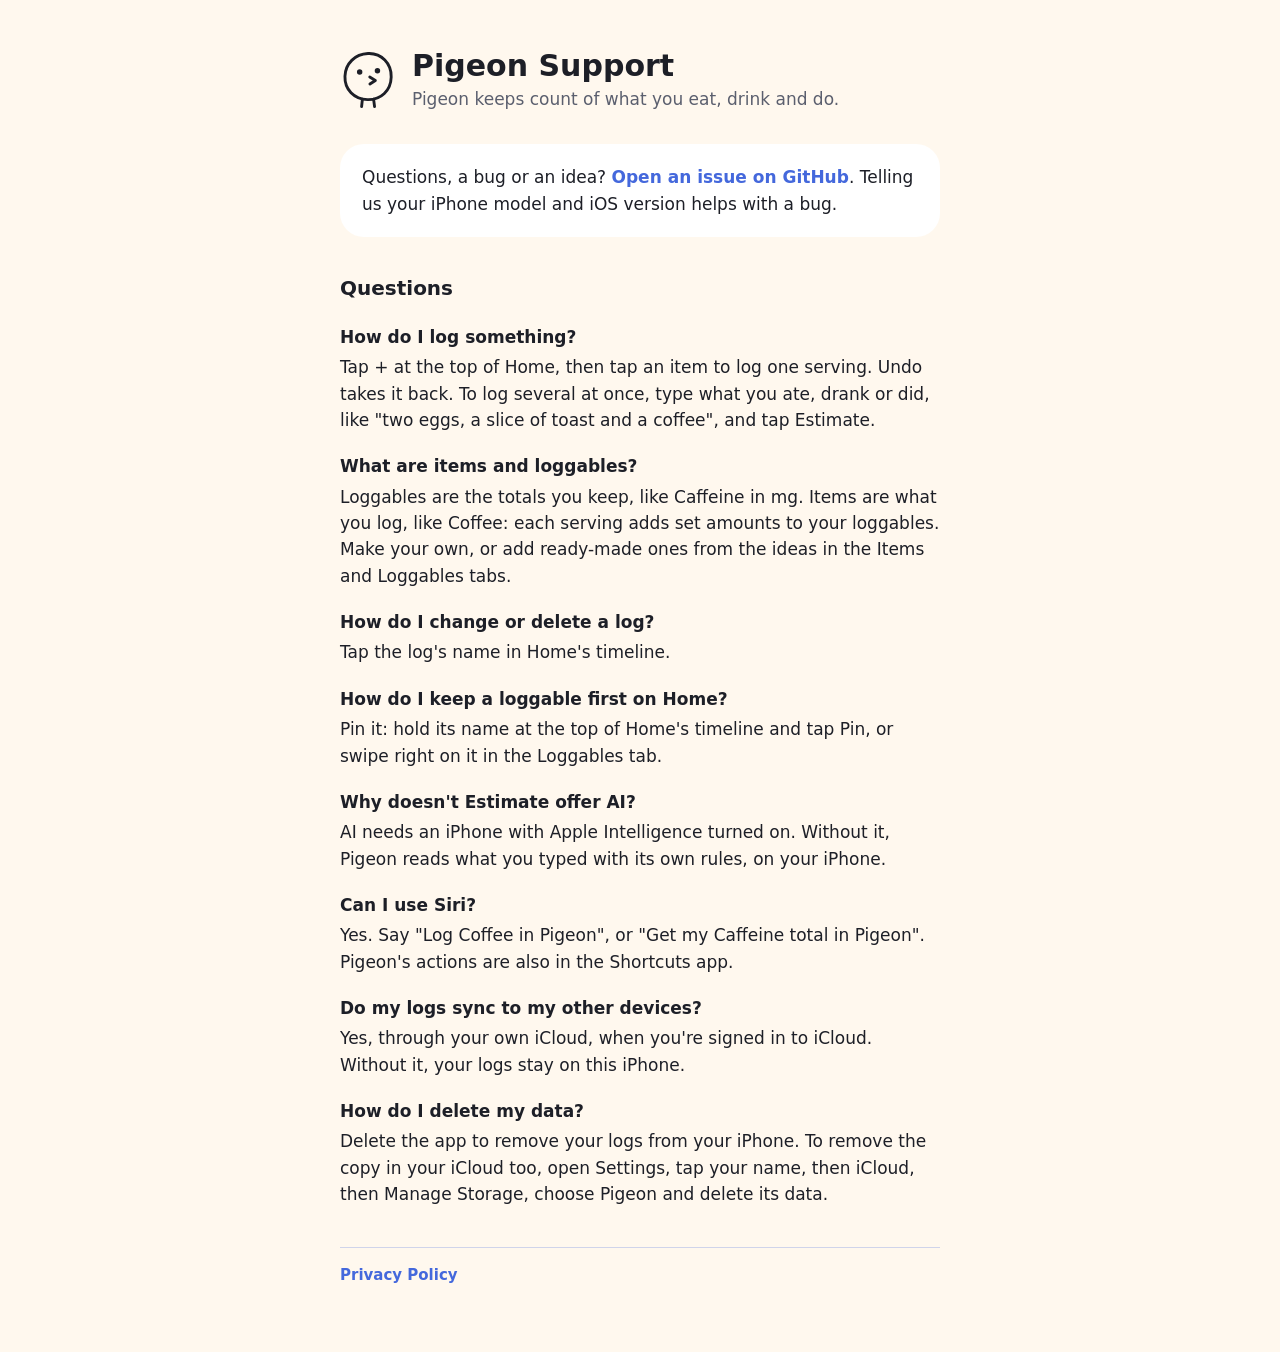
==== index.html @ 57b109ea "Support page and privacy policy for Pigeon, served by GitHub Pages Co-Authored-By: Claude Opus 5.5 <" ====
<!doctype html>
<html lang="en">
<head>
  <meta charset="utf-8">
  <meta name="viewport" content="width=device-width, initial-scale=1">
  <title>Pigeon Support</title>
  <meta name="description" content="Help and contact for Pigeon, the iPhone app that keeps count of what you eat, drink and do.">
  <link rel="stylesheet" href="style.css">
</head>
<body>
<main>
  <header>
    <svg viewBox="0 0 700 725" aria-hidden="true">
      <g fill="none" stroke="currentColor" stroke-width="36" stroke-linecap="round" stroke-linejoin="round">
        <path d="M350 32 C520 24 644 158 640 324 C636 492 514 612 344 608 C176 604 56 480 62 316 C68 156 186 40 350 32 Z"/>
        <path d="M280 602 L270 695 M420 602 L432 695"/>
        <path d="M372 326 L442 368 L374 412"/>
        <circle cx="246" cy="262" r="34" fill="currentColor" stroke="none"/>
        <circle cx="468" cy="246" r="34" fill="currentColor" stroke="none"/>
      </g>
    </svg>
    <div>
      <h1>Pigeon Support</h1>
      <p>Pigeon keeps count of what you eat, drink and do.</p>
    </div>
  </header>

  <div class="card">
    <p>Questions, a bug or an idea? <a href="https://github.com/orangehour/pigeon/issues/new">Open an issue on GitHub</a>. Telling us your iPhone model and iOS version helps with a bug.</p>
  </div>

  <h2>Questions</h2>

  <h3>How do I log something?</h3>
  <p>Tap + at the top of Home, then tap an item to log one serving. Undo takes it back. To log several at once, type what you ate, drank or did, like "two eggs, a slice of toast and a coffee", and tap Estimate.</p>

  <h3>What are items and loggables?</h3>
  <p>Loggables are the totals you keep, like Caffeine in mg. Items are what you log, like Coffee: each serving adds set amounts to your loggables. Make your own, or add ready-made ones from the ideas in the Items and Loggables tabs.</p>

  <h3>How do I change or delete a log?</h3>
  <p>Tap the log's name in Home's timeline.</p>

  <h3>How do I keep a loggable first on Home?</h3>
  <p>Pin it: hold its name at the top of Home's timeline and tap Pin, or swipe right on it in the Loggables tab.</p>

  <h3>Why doesn't Estimate offer AI?</h3>
  <p>AI needs an iPhone with Apple Intelligence turned on. Without it, Pigeon reads what you typed with its own rules, on your iPhone.</p>

  <h3>Can I use Siri?</h3>
  <p>Yes. Say "Log Coffee in Pigeon", or "Get my Caffeine total in Pigeon". Pigeon's actions are also in the Shortcuts app.</p>

  <h3>Do my logs sync to my other devices?</h3>
  <p>Yes, through your own iCloud, when you're signed in to iCloud. Without it, your logs stay on this iPhone.</p>

  <h3>How do I delete my data?</h3>
  <p>Delete the app to remove your logs from your iPhone. To remove the copy in your iCloud too, open Settings, tap your name, then iCloud, then Manage Storage, choose Pigeon and delete its data.</p>

  <footer>
    <a href="privacy.html">Privacy Policy</a>
  </footer>
</main>
</body>
</html>
---- style.css ----
:root {
  color-scheme: light dark;
  --page: #fff8ee;
  --card: #ffffff;
  --text: #1d1f27;
  --muted: #5b5f6e;
  --accent: #4468dc;
  --line: rgba(68, 104, 220, 0.25);
}

@media (prefers-color-scheme: dark) {
  :root {
    --page: #12141c;
    --card: #232738;
    --text: #eceef5;
    --muted: #a9adbd;
    --accent: #9db4ff;
    --line: rgba(157, 180, 255, 0.25);
  }
}

* {
  box-sizing: border-box;
}

body {
  margin: 0;
  background: var(--page);
  color: var(--text);
  font: 17px/1.55 ui-rounded, -apple-system, "SF Pro Rounded", system-ui, sans-serif;
}

main {
  max-width: 640px;
  margin: 0 auto;
  padding: 48px 20px 64px;
}

header {
  display: flex;
  align-items: center;
  gap: 16px;
  margin-bottom: 32px;
}

header svg {
  width: 56px;
  height: 58px;
  flex: none;
}

h1 {
  margin: 0;
  font-size: 30px;
  line-height: 1.2;
}

header p {
  margin: 2px 0 0;
  color: var(--muted);
}

h2 {
  margin: 36px 0 8px;
  font-size: 20px;
}

h3 {
  margin: 20px 0 4px;
  font-size: 17px;
}

p,
ul {
  margin: 0 0 12px;
}

ul {
  padding-left: 22px;
}

a {
  color: var(--accent);
  font-weight: 600;
  text-decoration: none;
}

a:hover {
  text-decoration: underline;
}

.card {
  background: var(--card);
  border-radius: 24px;
  padding: 20px 22px;
  margin: 0 0 16px;
}

.card p:last-child,
.card ul:last-child {
  margin-bottom: 0;
}

.muted {
  color: var(--muted);
}

footer {
  margin-top: 40px;
  padding-top: 16px;
  border-top: 1px solid var(--line);
  color: var(--muted);
  font-size: 15px;
}
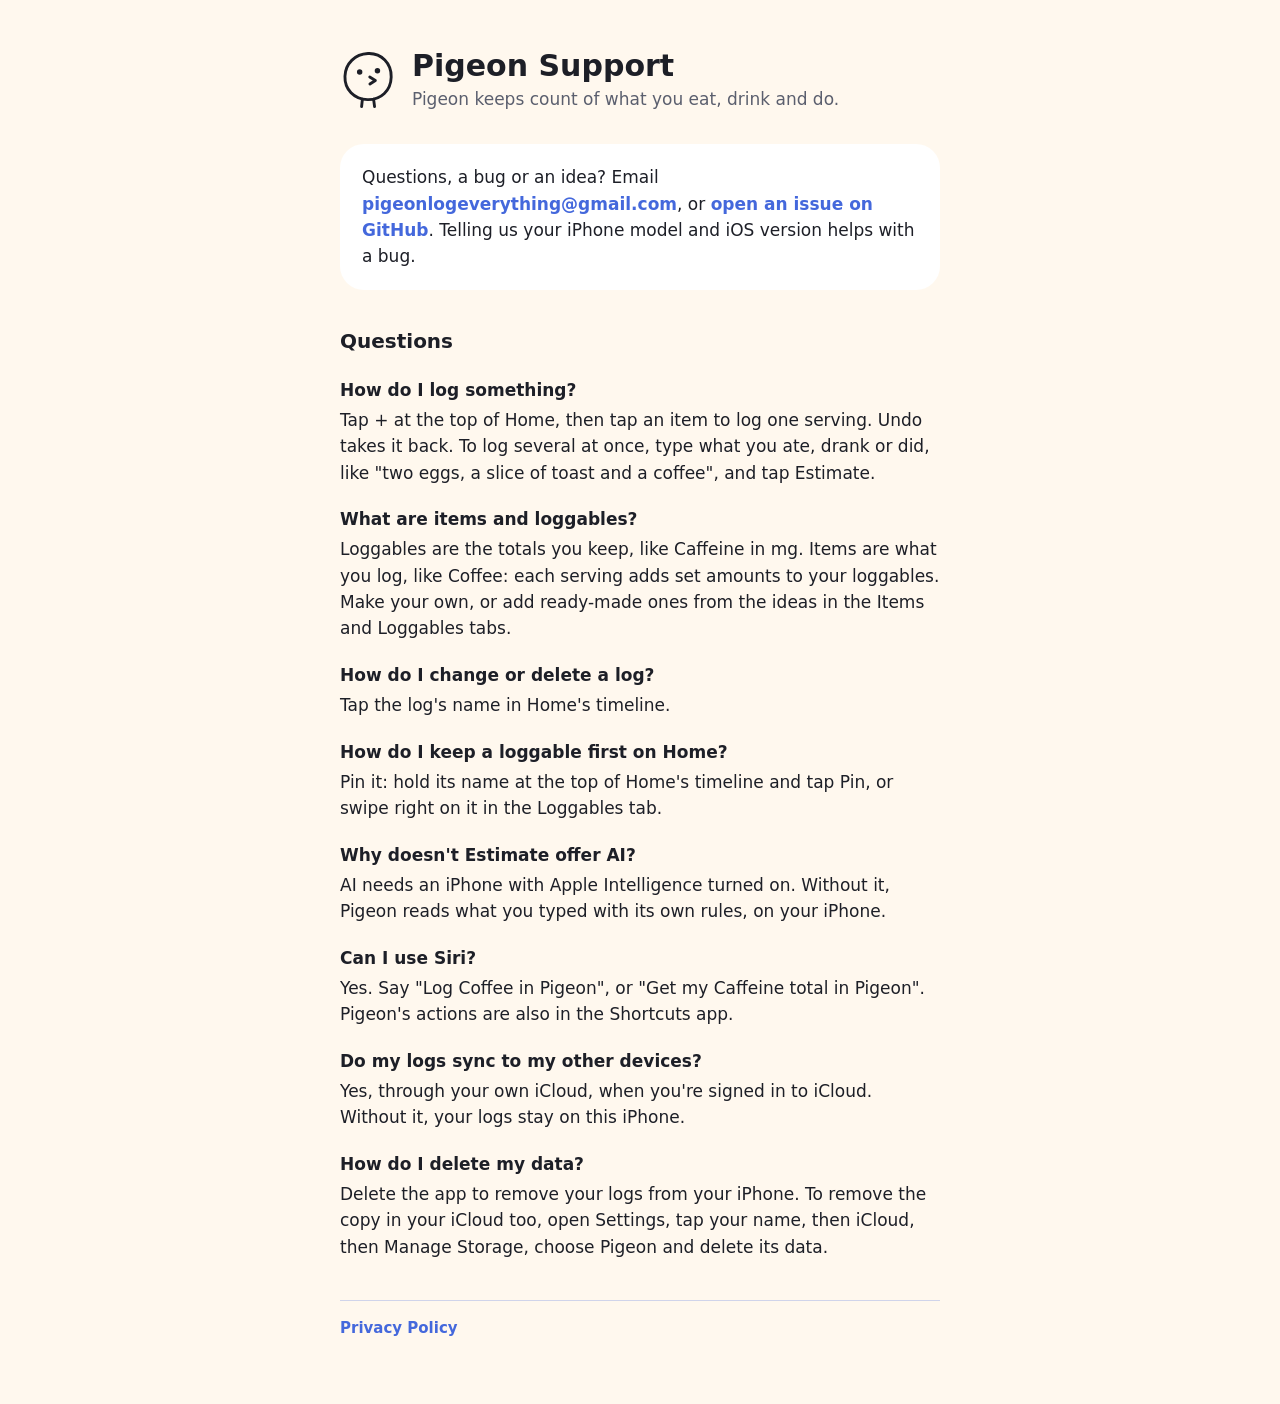
==== commit f9a75d6e: "Contact by email, pigeonlogeverything@gmail.com, or a GitHub issue Co-Authored-By: Claude Opus 5.5 <" ====
--- a/index.html
+++ b/index.html
@@ -26,7 +26,7 @@
   </header>
 
   <div class="card">
-    <p>Questions, a bug or an idea? <a href="https://github.com/orangehour/pigeon/issues/new">Open an issue on GitHub</a>. Telling us your iPhone model and iOS version helps with a bug.</p>
+    <p>Questions, a bug or an idea? Email <a href="mailto:pigeonlogeverything@gmail.com">pigeonlogeverything@gmail.com</a>, or <a href="https://github.com/orangehour/pigeon/issues/new">open an issue on GitHub</a>. Telling us your iPhone model and iOS version helps with a bug.</p>
   </div>
 
   <h2>Questions</h2>
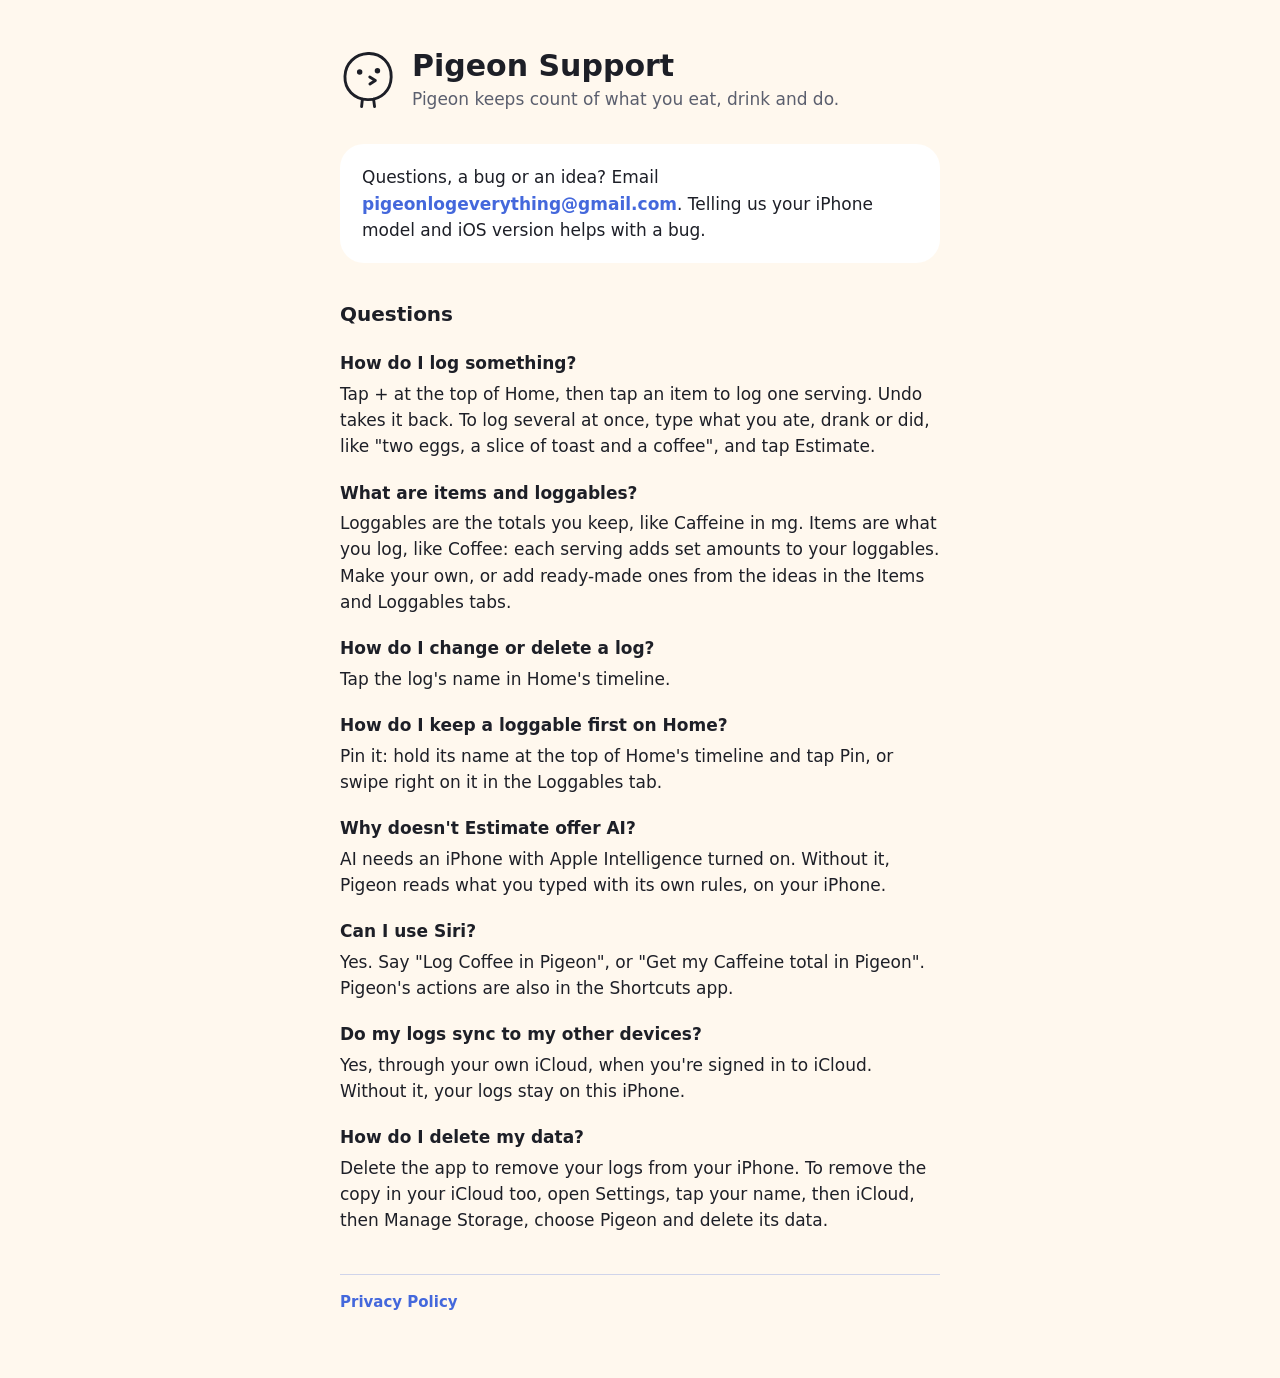
==== commit fec002ed: "Contact by email only, no GitHub issues Co-Authored-By: Claude Opus 5.5 <noreply@anthropic.com>" ====
--- a/index.html
+++ b/index.html
@@ -26,7 +26,7 @@
   </header>
 
   <div class="card">
-    <p>Questions, a bug or an idea? Email <a href="mailto:pigeonlogeverything@gmail.com">pigeonlogeverything@gmail.com</a>, or <a href="https://github.com/orangehour/pigeon/issues/new">open an issue on GitHub</a>. Telling us your iPhone model and iOS version helps with a bug.</p>
+    <p>Questions, a bug or an idea? Email <a href="mailto:pigeonlogeverything@gmail.com">pigeonlogeverything@gmail.com</a>. Telling us your iPhone model and iOS version helps with a bug.</p>
   </div>
 
   <h2>Questions</h2>
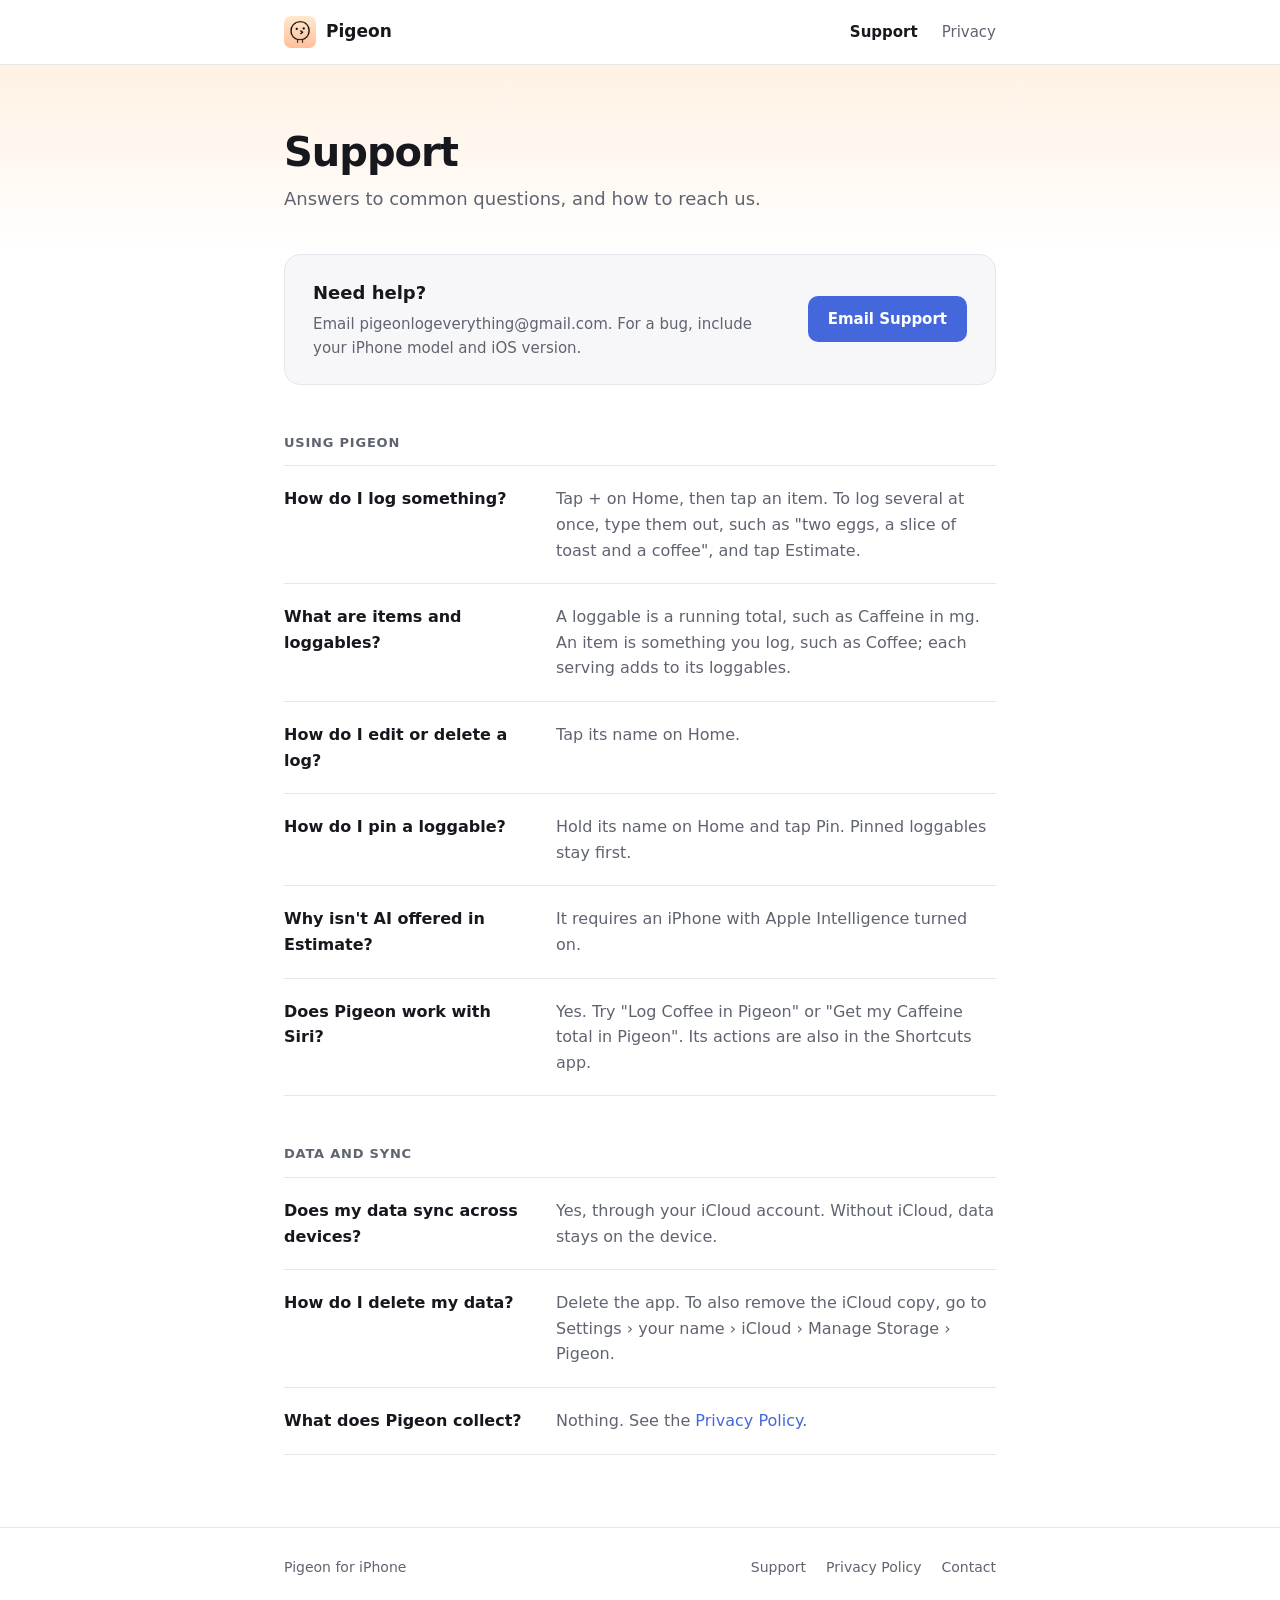
==== commit e595e7f6: "A cleaner design: a top bar with the app icon, a title band, the answers and policy in a two-column " ====
--- a/index.html
+++ b/index.html
@@ -3,61 +3,93 @@
 <head>
   <meta charset="utf-8">
   <meta name="viewport" content="width=device-width, initial-scale=1">
-  <title>Pigeon Support</title>
-  <meta name="description" content="Help and contact for Pigeon, the iPhone app that keeps count of what you eat, drink and do.">
+  <title>Support · Pigeon</title>
+  <meta name="description" content="Help and contact for Pigeon for iPhone.">
+  <link rel="icon" href="icon.png">
+  <link rel="apple-touch-icon" href="icon.png">
   <link rel="stylesheet" href="style.css">
 </head>
 <body>
-<main>
-  <header>
-    <svg viewBox="0 0 700 725" aria-hidden="true">
-      <g fill="none" stroke="currentColor" stroke-width="36" stroke-linecap="round" stroke-linejoin="round">
-        <path d="M350 32 C520 24 644 158 640 324 C636 492 514 612 344 608 C176 604 56 480 62 316 C68 156 186 40 350 32 Z"/>
-        <path d="M280 602 L270 695 M420 602 L432 695"/>
-        <path d="M372 326 L442 368 L374 412"/>
-        <circle cx="246" cy="262" r="34" fill="currentColor" stroke="none"/>
-        <circle cx="468" cy="246" r="34" fill="currentColor" stroke="none"/>
-      </g>
-    </svg>
+<header class="bar">
+  <div class="wrap">
+    <a class="brand" href="./"><img src="icon.png" alt="">Pigeon</a>
+    <nav>
+      <a href="./" aria-current="page">Support</a>
+      <a href="privacy.html">Privacy</a>
+    </nav>
+  </div>
+</header>
+
+<section class="hero">
+  <div class="wrap">
+    <h1>Support</h1>
+    <p class="lede">Answers to common questions, and how to reach us.</p>
+  </div>
+</section>
+
+<main class="wrap">
+  <div class="contact">
     <div>
-      <h1>Pigeon Support</h1>
-      <p>Pigeon keeps count of what you eat, drink and do.</p>
+      <h3>Need help?</h3>
+      <p>Email pigeonlogeverything@gmail.com. For a bug, include your iPhone model and iOS version.</p>
     </div>
-  </header>
-
-  <div class="card">
-    <p>Questions, a bug or an idea? Email <a href="mailto:pigeonlogeverything@gmail.com">pigeonlogeverything@gmail.com</a>. Telling us your iPhone model and iOS version helps with a bug.</p>
+    <a class="button" href="mailto:pigeonlogeverything@gmail.com">Email Support</a>
   </div>
 
-  <h2>Questions</h2>
+  <h2>Using Pigeon</h2>
+  <div class="list">
+    <div>
+      <h3>How do I log something?</h3>
+      <p>Tap + on Home, then tap an item. To log several at once, type them out, such as "two eggs, a slice of toast and a coffee", and tap Estimate.</p>
+    </div>
+    <div>
+      <h3>What are items and loggables?</h3>
+      <p>A loggable is a running total, such as Caffeine in mg. An item is something you log, such as Coffee; each serving adds to its loggables.</p>
+    </div>
+    <div>
+      <h3>How do I edit or delete a log?</h3>
+      <p>Tap its name on Home.</p>
+    </div>
+    <div>
+      <h3>How do I pin a loggable?</h3>
+      <p>Hold its name on Home and tap Pin. Pinned loggables stay first.</p>
+    </div>
+    <div>
+      <h3>Why isn't AI offered in Estimate?</h3>
+      <p>It requires an iPhone with Apple Intelligence turned on.</p>
+    </div>
+    <div>
+      <h3>Does Pigeon work with Siri?</h3>
+      <p>Yes. Try "Log Coffee in Pigeon" or "Get my Caffeine total in Pigeon". Its actions are also in the Shortcuts app.</p>
+    </div>
+  </div>
 
-  <h3>How do I log something?</h3>
-  <p>Tap + at the top of Home, then tap an item to log one serving. Undo takes it back. To log several at once, type what you ate, drank or did, like "two eggs, a slice of toast and a coffee", and tap Estimate.</p>
+  <h2>Data and Sync</h2>
+  <div class="list">
+    <div>
+      <h3>Does my data sync across devices?</h3>
+      <p>Yes, through your iCloud account. Without iCloud, data stays on the device.</p>
+    </div>
+    <div>
+      <h3>How do I delete my data?</h3>
+      <p>Delete the app. To also remove the iCloud copy, go to Settings › your name › iCloud › Manage Storage › Pigeon.</p>
+    </div>
+    <div>
+      <h3>What does Pigeon collect?</h3>
+      <p>Nothing. See the <a href="privacy.html">Privacy Policy</a>.</p>
+    </div>
+  </div>
+</main>
 
-  <h3>What are items and loggables?</h3>
-  <p>Loggables are the totals you keep, like Caffeine in mg. Items are what you log, like Coffee: each serving adds set amounts to your loggables. Make your own, or add ready-made ones from the ideas in the Items and Loggables tabs.</p>
-
-  <h3>How do I change or delete a log?</h3>
-  <p>Tap the log's name in Home's timeline.</p>
-
-  <h3>How do I keep a loggable first on Home?</h3>
-  <p>Pin it: hold its name at the top of Home's timeline and tap Pin, or swipe right on it in the Loggables tab.</p>
-
-  <h3>Why doesn't Estimate offer AI?</h3>
-  <p>AI needs an iPhone with Apple Intelligence turned on. Without it, Pigeon reads what you typed with its own rules, on your iPhone.</p>
-
-  <h3>Can I use Siri?</h3>
-  <p>Yes. Say "Log Coffee in Pigeon", or "Get my Caffeine total in Pigeon". Pigeon's actions are also in the Shortcuts app.</p>
-
-  <h3>Do my logs sync to my other devices?</h3>
-  <p>Yes, through your own iCloud, when you're signed in to iCloud. Without it, your logs stay on this iPhone.</p>
-
-  <h3>How do I delete my data?</h3>
-  <p>Delete the app to remove your logs from your iPhone. To remove the copy in your iCloud too, open Settings, tap your name, then iCloud, then Manage Storage, choose Pigeon and delete its data.</p>
-
-  <footer>
-    <a href="privacy.html">Privacy Policy</a>
-  </footer>
-</main>
+<footer>
+  <div class="wrap">
+    <span>Pigeon for iPhone</span>
+    <nav>
+      <a href="./">Support</a>
+      <a href="privacy.html">Privacy Policy</a>
+      <a href="mailto:pigeonlogeverything@gmail.com">Contact</a>
+    </nav>
+  </div>
+</footer>
 </body>
 </html>
--- a/style.css
+++ b/style.css
@@ -1,21 +1,26 @@
 :root {
   color-scheme: light dark;
-  --page: #fff8ee;
-  --card: #ffffff;
-  --text: #1d1f27;
-  --muted: #5b5f6e;
+  --bg: #ffffff;
+  --band: #fff1e3;
+  --surface: #f7f7f9;
+  --text: #16181d;
+  --muted: #5f6470;
+  --border: #e6e7eb;
   --accent: #4468dc;
-  --line: rgba(68, 104, 220, 0.25);
+  --accent-fill: #4468dc;
+  --on-accent: #ffffff;
 }
 
 @media (prefers-color-scheme: dark) {
   :root {
-    --page: #12141c;
-    --card: #232738;
-    --text: #eceef5;
-    --muted: #a9adbd;
+    --bg: #0f1115;
+    --band: #1a1712;
+    --surface: #171a21;
+    --text: #eceef3;
+    --muted: #9ba0ad;
+    --border: #262a33;
     --accent: #9db4ff;
-    --line: rgba(157, 180, 255, 0.25);
+    --accent-fill: #5270e2;
   }
 }
 
@@ -25,63 +30,14 @@
 
 body {
   margin: 0;
-  background: var(--page);
+  background: var(--bg);
   color: var(--text);
-  font: 17px/1.55 ui-rounded, -apple-system, "SF Pro Rounded", system-ui, sans-serif;
-}
-
-main {
-  max-width: 640px;
-  margin: 0 auto;
-  padding: 48px 20px 64px;
-}
-
-header {
-  display: flex;
-  align-items: center;
-  gap: 16px;
-  margin-bottom: 32px;
-}
-
-header svg {
-  width: 56px;
-  height: 58px;
-  flex: none;
-}
-
-h1 {
-  margin: 0;
-  font-size: 30px;
-  line-height: 1.2;
-}
-
-header p {
-  margin: 2px 0 0;
-  color: var(--muted);
-}
-
-h2 {
-  margin: 36px 0 8px;
-  font-size: 20px;
-}
-
-h3 {
-  margin: 20px 0 4px;
-  font-size: 17px;
-}
-
-p,
-ul {
-  margin: 0 0 12px;
-}
-
-ul {
-  padding-left: 22px;
+  font: 16px/1.6 -apple-system, BlinkMacSystemFont, "SF Pro Text", "Segoe UI", system-ui, sans-serif;
+  -webkit-font-smoothing: antialiased;
 }
 
 a {
   color: var(--accent);
-  font-weight: 600;
   text-decoration: none;
 }
 
@@ -89,26 +45,225 @@
   text-decoration: underline;
 }
 
-.card {
-  background: var(--card);
-  border-radius: 24px;
-  padding: 20px 22px;
-  margin: 0 0 16px;
-}
-
-.card p:last-child,
-.card ul:last-child {
-  margin-bottom: 0;
-}
-
-.muted {
-  color: var(--muted);
+.wrap {
+  max-width: 760px;
+  margin: 0 auto;
+  padding: 0 24px;
+}
+
+/* Top bar */
+.bar {
+  border-bottom: 1px solid var(--border);
+}
+
+.bar .wrap {
+  display: flex;
+  align-items: center;
+  justify-content: space-between;
+  height: 64px;
+}
+
+.brand {
+  display: flex;
+  align-items: center;
+  gap: 10px;
+  color: var(--text);
+  font-weight: 650;
+  font-size: 17px;
+}
+
+.brand:hover {
+  text-decoration: none;
+}
+
+.brand img {
+  width: 32px;
+  height: 32px;
+  border-radius: 22%;
+}
+
+nav {
+  display: flex;
+  gap: 24px;
+  font-size: 15px;
+}
+
+nav a {
+  color: var(--muted);
+}
+
+nav a[aria-current="page"] {
+  color: var(--text);
+  font-weight: 600;
+}
+
+/* Page title */
+.hero {
+  background: linear-gradient(var(--band), var(--bg));
+  padding: 64px 0 40px;
+}
+
+h1 {
+  margin: 0;
+  font-size: 40px;
+  line-height: 1.15;
+  font-weight: 700;
+  letter-spacing: -0.025em;
+}
+
+.lede {
+  margin: 10px 0 0;
+  color: var(--muted);
+  font-size: 18px;
+}
+
+h2 {
+  margin: 48px 0 12px;
+  font-size: 13px;
+  font-weight: 600;
+  letter-spacing: 0.06em;
+  text-transform: uppercase;
+  color: var(--muted);
+}
+
+p {
+  margin: 0;
+}
+
+/* Contact */
+.contact {
+  display: flex;
+  align-items: center;
+  justify-content: space-between;
+  gap: 24px;
+  padding: 24px 28px;
+  border: 1px solid var(--border);
+  border-radius: 16px;
+  background: var(--surface);
+}
+
+.contact h3 {
+  margin: 0 0 4px;
+  font-size: 18px;
+}
+
+.contact p {
+  color: var(--muted);
+  font-size: 15px;
+}
+
+.button {
+  flex: none;
+  padding: 11px 20px;
+  border-radius: 10px;
+  background: var(--accent-fill);
+  color: var(--on-accent);
+  font-weight: 600;
+  font-size: 15px;
+}
+
+.button:hover {
+  text-decoration: none;
+  filter: brightness(1.08);
+}
+
+/* Questions and policy sections */
+.list {
+  border-top: 1px solid var(--border);
+}
+
+.list > div {
+  display: grid;
+  grid-template-columns: 240px 1fr;
+  gap: 32px;
+  padding: 20px 0;
+  border-bottom: 1px solid var(--border);
+}
+
+.list h3 {
+  margin: 0;
+  font-size: 16px;
+  font-weight: 600;
+}
+
+.list p {
+  color: var(--muted);
+}
+
+/* Privacy at a glance */
+.glance {
+  display: grid;
+  grid-template-columns: 1fr 1fr;
+  gap: 12px;
+}
+
+.glance div {
+  padding: 20px;
+  border: 1px solid var(--border);
+  border-radius: 14px;
+  background: var(--surface);
+}
+
+.glance h3 {
+  display: flex;
+  align-items: center;
+  gap: 8px;
+  margin: 0 0 4px;
+  font-size: 16px;
+}
+
+.glance svg {
+  width: 18px;
+  height: 18px;
+  flex: none;
+  color: var(--accent);
+}
+
+.glance p {
+  color: var(--muted);
+  font-size: 15px;
 }
 
 footer {
-  margin-top: 40px;
-  padding-top: 16px;
-  border-top: 1px solid var(--line);
-  color: var(--muted);
-  font-size: 15px;
-}
+  margin-top: 72px;
+  border-top: 1px solid var(--border);
+  padding: 28px 0 40px;
+  color: var(--muted);
+  font-size: 14px;
+}
+
+footer .wrap {
+  display: flex;
+  justify-content: space-between;
+  gap: 16px;
+  flex-wrap: wrap;
+}
+
+footer nav {
+  gap: 20px;
+  font-size: 14px;
+}
+
+@media (max-width: 640px) {
+  .hero {
+    padding: 44px 0 28px;
+  }
+
+  h1 {
+    font-size: 32px;
+  }
+
+  .contact {
+    flex-direction: column;
+    align-items: flex-start;
+  }
+
+  .list > div {
+    grid-template-columns: 1fr;
+    gap: 6px;
+  }
+
+  .glance {
+    grid-template-columns: 1fr;
+  }
+}
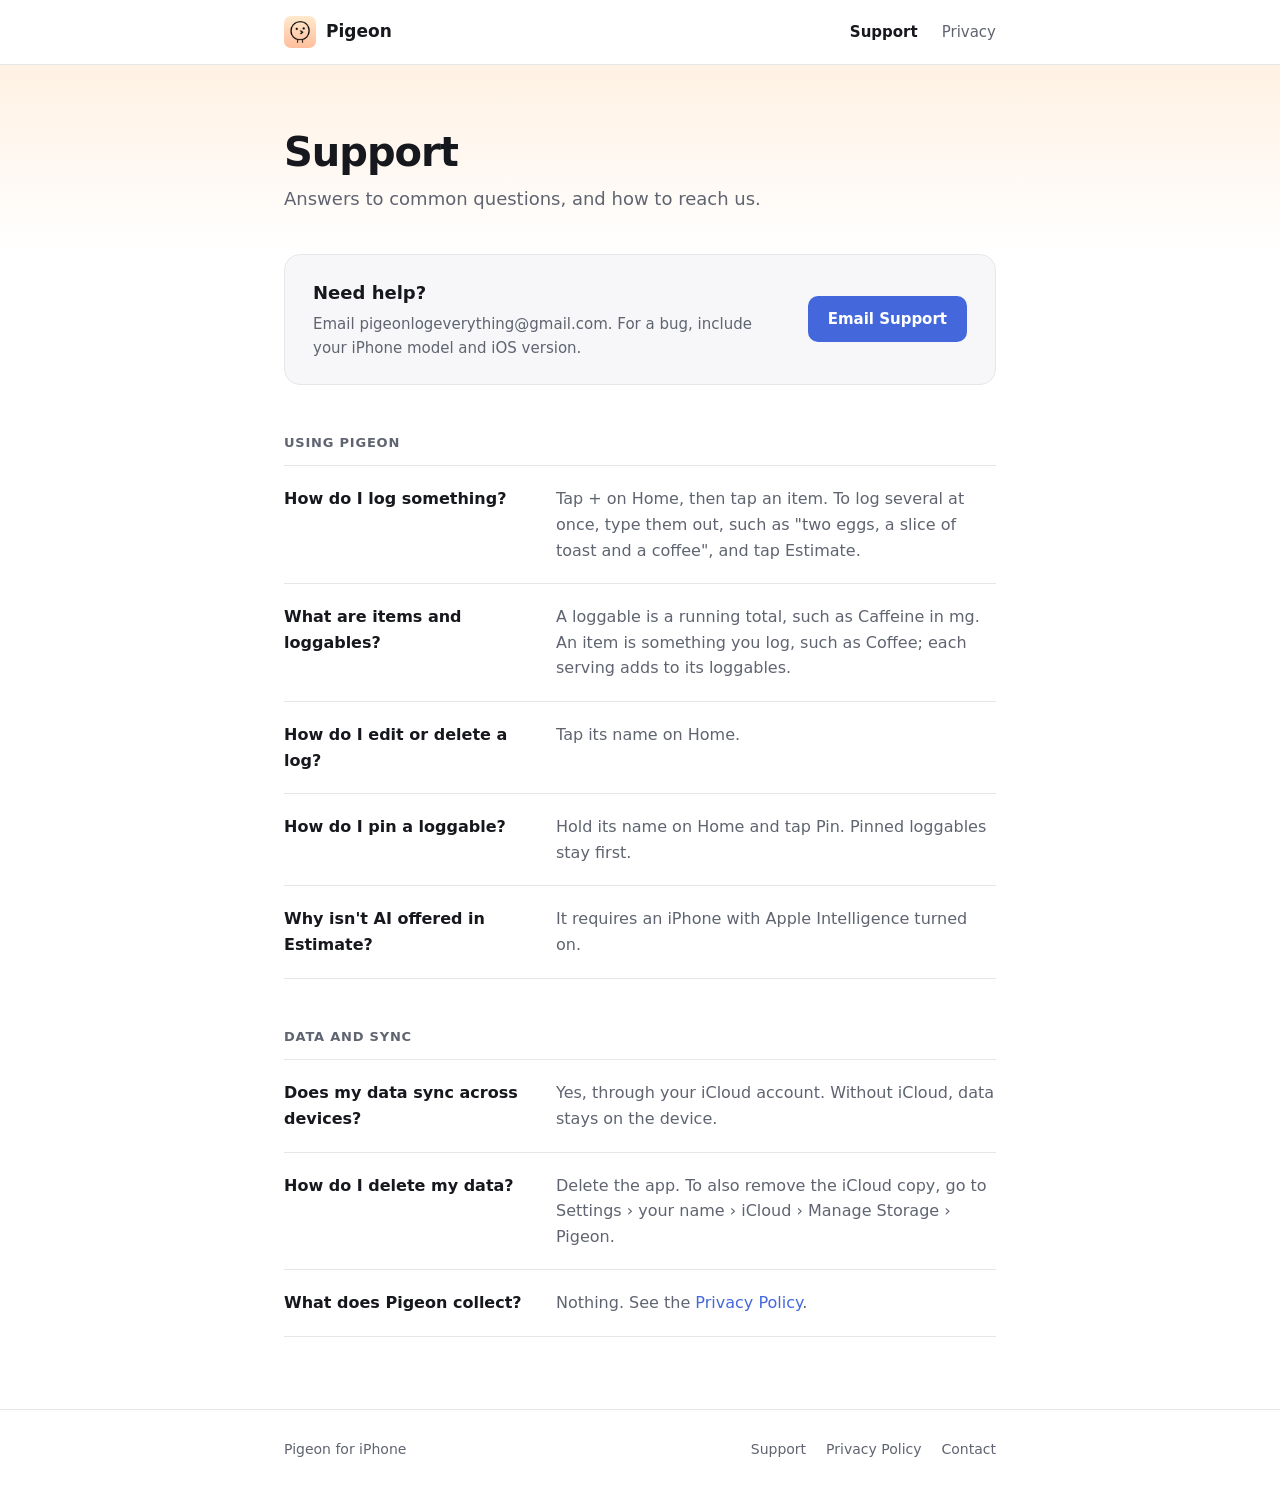
==== commit 29ef591a: "No permissions card, and no Siri or Shortcuts on either page Co-Authored-By: Claude Opus 5.5 <norepl" ====
--- a/index.html
+++ b/index.html
@@ -58,10 +58,6 @@
       <h3>Why isn't AI offered in Estimate?</h3>
       <p>It requires an iPhone with Apple Intelligence turned on.</p>
     </div>
-    <div>
-      <h3>Does Pigeon work with Siri?</h3>
-      <p>Yes. Try "Log Coffee in Pigeon" or "Get my Caffeine total in Pigeon". Its actions are also in the Shortcuts app.</p>
-    </div>
   </div>
 
   <h2>Data and Sync</h2>
--- a/style.css
+++ b/style.css
@@ -193,7 +193,7 @@
 /* Privacy at a glance */
 .glance {
   display: grid;
-  grid-template-columns: 1fr 1fr;
+  grid-template-columns: repeat(3, 1fr);
   gap: 12px;
 }
 
